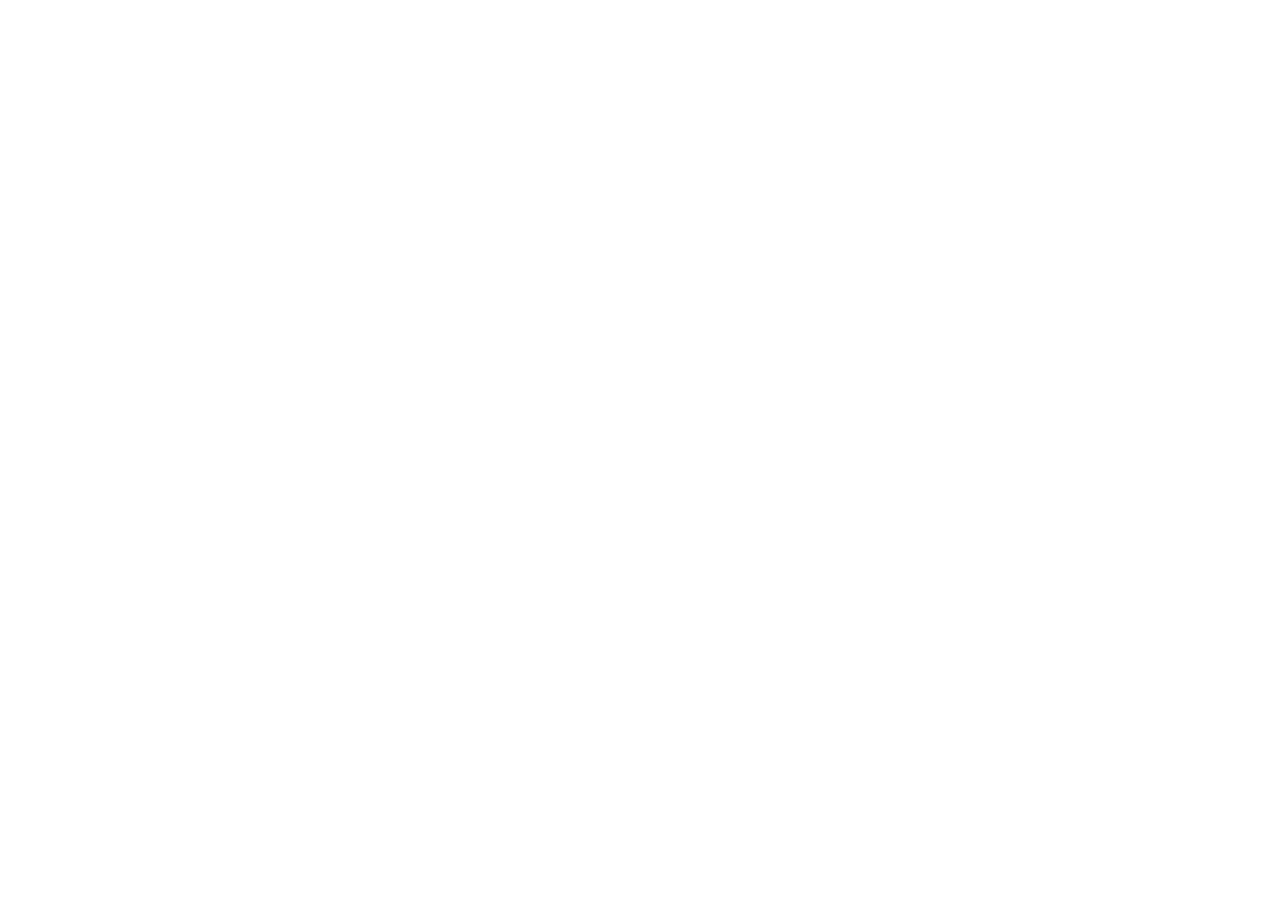
==== Level-1/RefaisMohamedRimzy_Task1_LandingPage/index.html @ 8a2f7cc7 "Initial commit" ====
<!DOCTYPE html>
<html lang="en">
<head>
    <meta charset="UTF-8">
    <meta name="viewport" content="width=device-width, initial-scale=1.0">
    <title>Landing Page</title>
    <link rel="stylesheet" href="css/style.css">
</head>
<body>
    
</body>
</html>
---- Level-1/RefaisMohamedRimzy_Task1_LandingPage/css/style.css ----
/* Basic styling for Landing Page */
body {
    margin: 0;
    font-family: Arial, sans-serif;
}
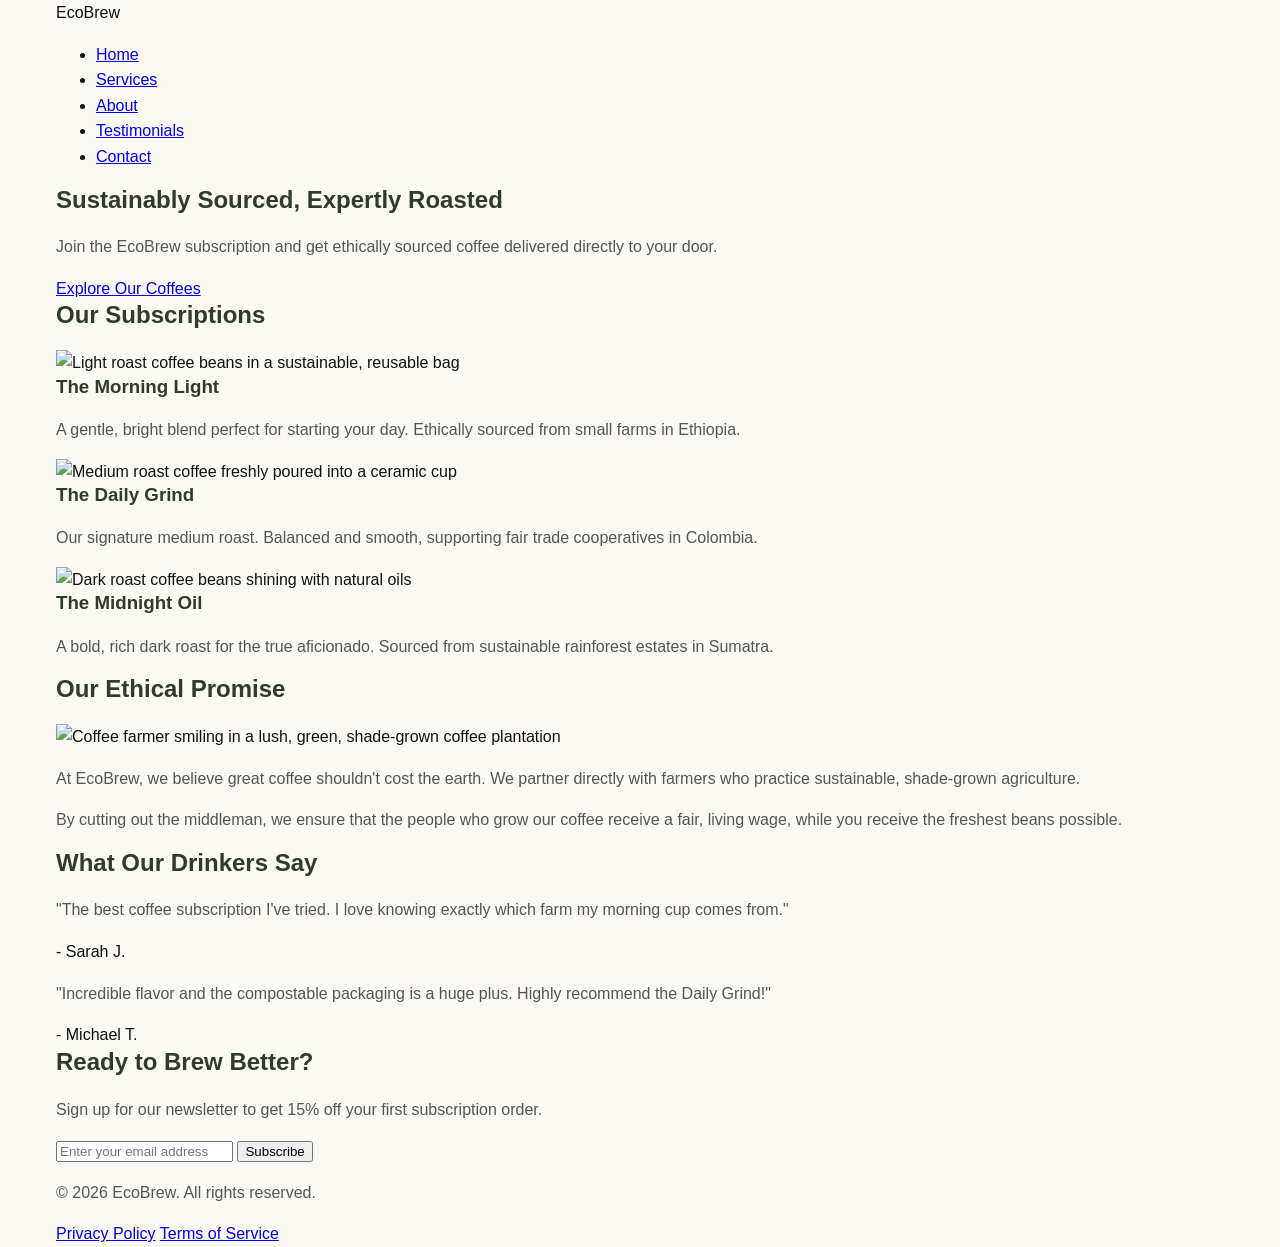
==== commit 8bec5ec2: "feat: add semantic landing page structure" ====
--- a/Level-1/RefaisMohamedRimzy_Task1_LandingPage/index.html
+++ b/Level-1/RefaisMohamedRimzy_Task1_LandingPage/index.html
@@ -3,10 +3,113 @@
 <head>
     <meta charset="UTF-8">
     <meta name="viewport" content="width=device-width, initial-scale=1.0">
-    <title>Landing Page</title>
+    <title>EcoBrew | Ethical Coffee Subscription</title>
     <link rel="stylesheet" href="css/style.css">
 </head>
 <body>
-    
+    <!-- Header and Navigation -->
+    <header class="header">
+        <div class="container header-inner">
+            <div class="logo">EcoBrew</div>
+            <nav class="main-nav">
+                <ul>
+                    <li><a href="#home">Home</a></li>
+                    <li><a href="#services">Services</a></li>
+                    <li><a href="#about">About</a></li>
+                    <li><a href="#testimonials">Testimonials</a></li>
+                    <li><a href="#contact">Contact</a></li>
+                </ul>
+            </nav>
+        </div>
+    </header>
+
+    <!-- Hero Section -->
+    <main>
+        <section id="home" class="hero">
+            <div class="container hero-content">
+                <h1>Sustainably Sourced, Expertly Roasted</h1>
+                <p>Join the EcoBrew subscription and get ethically sourced coffee delivered directly to your door.</p>
+                <a href="#services" class="btn btn-primary">Explore Our Coffees</a>
+            </div>
+        </section>
+
+        <!-- Services Section -->
+        <section id="services" class="services">
+            <div class="container">
+                <h2>Our Subscriptions</h2>
+                <div class="services-grid">
+                    <div class="service-card">
+                        <img src="assets/images/light-roast-placeholder.jpg" alt="Light roast coffee beans in a sustainable, reusable bag">
+                        <h3>The Morning Light</h3>
+                        <p>A gentle, bright blend perfect for starting your day. Ethically sourced from small farms in Ethiopia.</p>
+                    </div>
+                    <div class="service-card">
+                        <img src="assets/images/medium-roast-placeholder.jpg" alt="Medium roast coffee freshly poured into a ceramic cup">
+                        <h3>The Daily Grind</h3>
+                        <p>Our signature medium roast. Balanced and smooth, supporting fair trade cooperatives in Colombia.</p>
+                    </div>
+                    <div class="service-card">
+                        <img src="assets/images/dark-roast-placeholder.jpg" alt="Dark roast coffee beans shining with natural oils">
+                        <h3>The Midnight Oil</h3>
+                        <p>A bold, rich dark roast for the true aficionado. Sourced from sustainable rainforest estates in Sumatra.</p>
+                    </div>
+                </div>
+            </div>
+        </section>
+
+        <!-- About Section -->
+        <section id="about" class="about">
+            <div class="container">
+                <h2>Our Ethical Promise</h2>
+                <div class="about-content">
+                    <img src="assets/images/farmer-placeholder.jpg" alt="Coffee farmer smiling in a lush, green, shade-grown coffee plantation">
+                    <div class="about-text">
+                        <p>At EcoBrew, we believe great coffee shouldn't cost the earth. We partner directly with farmers who practice sustainable, shade-grown agriculture.</p>
+                        <p>By cutting out the middleman, we ensure that the people who grow our coffee receive a fair, living wage, while you receive the freshest beans possible.</p>
+                    </div>
+                </div>
+            </div>
+        </section>
+
+        <!-- Testimonials Section -->
+        <section id="testimonials" class="testimonials">
+            <div class="container">
+                <h2>What Our Drinkers Say</h2>
+                <div class="testimonials-grid">
+                    <div class="testimonial-card">
+                        <p>"The best coffee subscription I've tried. I love knowing exactly which farm my morning cup comes from."</p>
+                        <span class="author">- Sarah J.</span>
+                    </div>
+                    <div class="testimonial-card">
+                        <p>"Incredible flavor and the compostable packaging is a huge plus. Highly recommend the Daily Grind!"</p>
+                        <span class="author">- Michael T.</span>
+                    </div>
+                </div>
+            </div>
+        </section>
+
+        <!-- Call-to-action Section -->
+        <section id="contact" class="cta">
+            <div class="container">
+                <h2>Ready to Brew Better?</h2>
+                <p>Sign up for our newsletter to get 15% off your first subscription order.</p>
+                <form class="cta-form">
+                    <input type="email" placeholder="Enter your email address" required>
+                    <button type="submit" class="btn btn-secondary">Subscribe</button>
+                </form>
+            </div>
+        </section>
+    </main>
+
+    <!-- Footer -->
+    <footer class="footer">
+        <div class="container footer-content">
+            <p>&copy; 2026 EcoBrew. All rights reserved.</p>
+            <div class="footer-links">
+                <a href="#">Privacy Policy</a>
+                <a href="#">Terms of Service</a>
+            </div>
+        </div>
+    </footer>
 </body>
 </html>
--- a/Level-1/RefaisMohamedRimzy_Task1_LandingPage/css/style.css
+++ b/Level-1/RefaisMohamedRimzy_Task1_LandingPage/css/style.css
@@ -1,5 +1,53 @@
-/* Basic styling for Landing Page */
+/* CSS Custom Properties */
+:root {
+    --color-dark-forest: #2f3b2b;
+    --color-sage: #dce6cf;
+    --color-cream: #faf9f4;
+    --color-orange: #e99a18;
+    --color-coffee-brown: #4b2b20;
+    --color-black: #111111;
+    --color-muted-text: #555555;
+    --color-white: #ffffff;
+}
+
+/* Box-sizing Reset */
+*,
+*::before,
+*::after {
+    box-sizing: border-box;
+}
+
+/* Body Reset & Basic Typography */
 body {
     margin: 0;
-    font-family: Arial, sans-serif;
+    padding: 0;
+    font-family: -apple-system, BlinkMacSystemFont, "Segoe UI", Roboto, Helvetica, Arial, sans-serif;
+    background-color: var(--color-cream);
+    color: var(--color-black);
+    line-height: 1.6;
 }
+
+h1, h2, h3, h4, h5, h6 {
+    color: var(--color-dark-forest);
+    line-height: 1.2;
+    margin-top: 0;
+}
+
+p {
+    color: var(--color-muted-text);
+}
+
+/* Reusable Container */
+.container {
+    width: 100%;
+    max-width: 1200px;
+    margin: 0 auto;
+    padding: 0 1rem;
+}
+
+/* Basic Image Responsiveness */
+img {
+    max-width: 100%;
+    height: auto;
+    display: block;
+}
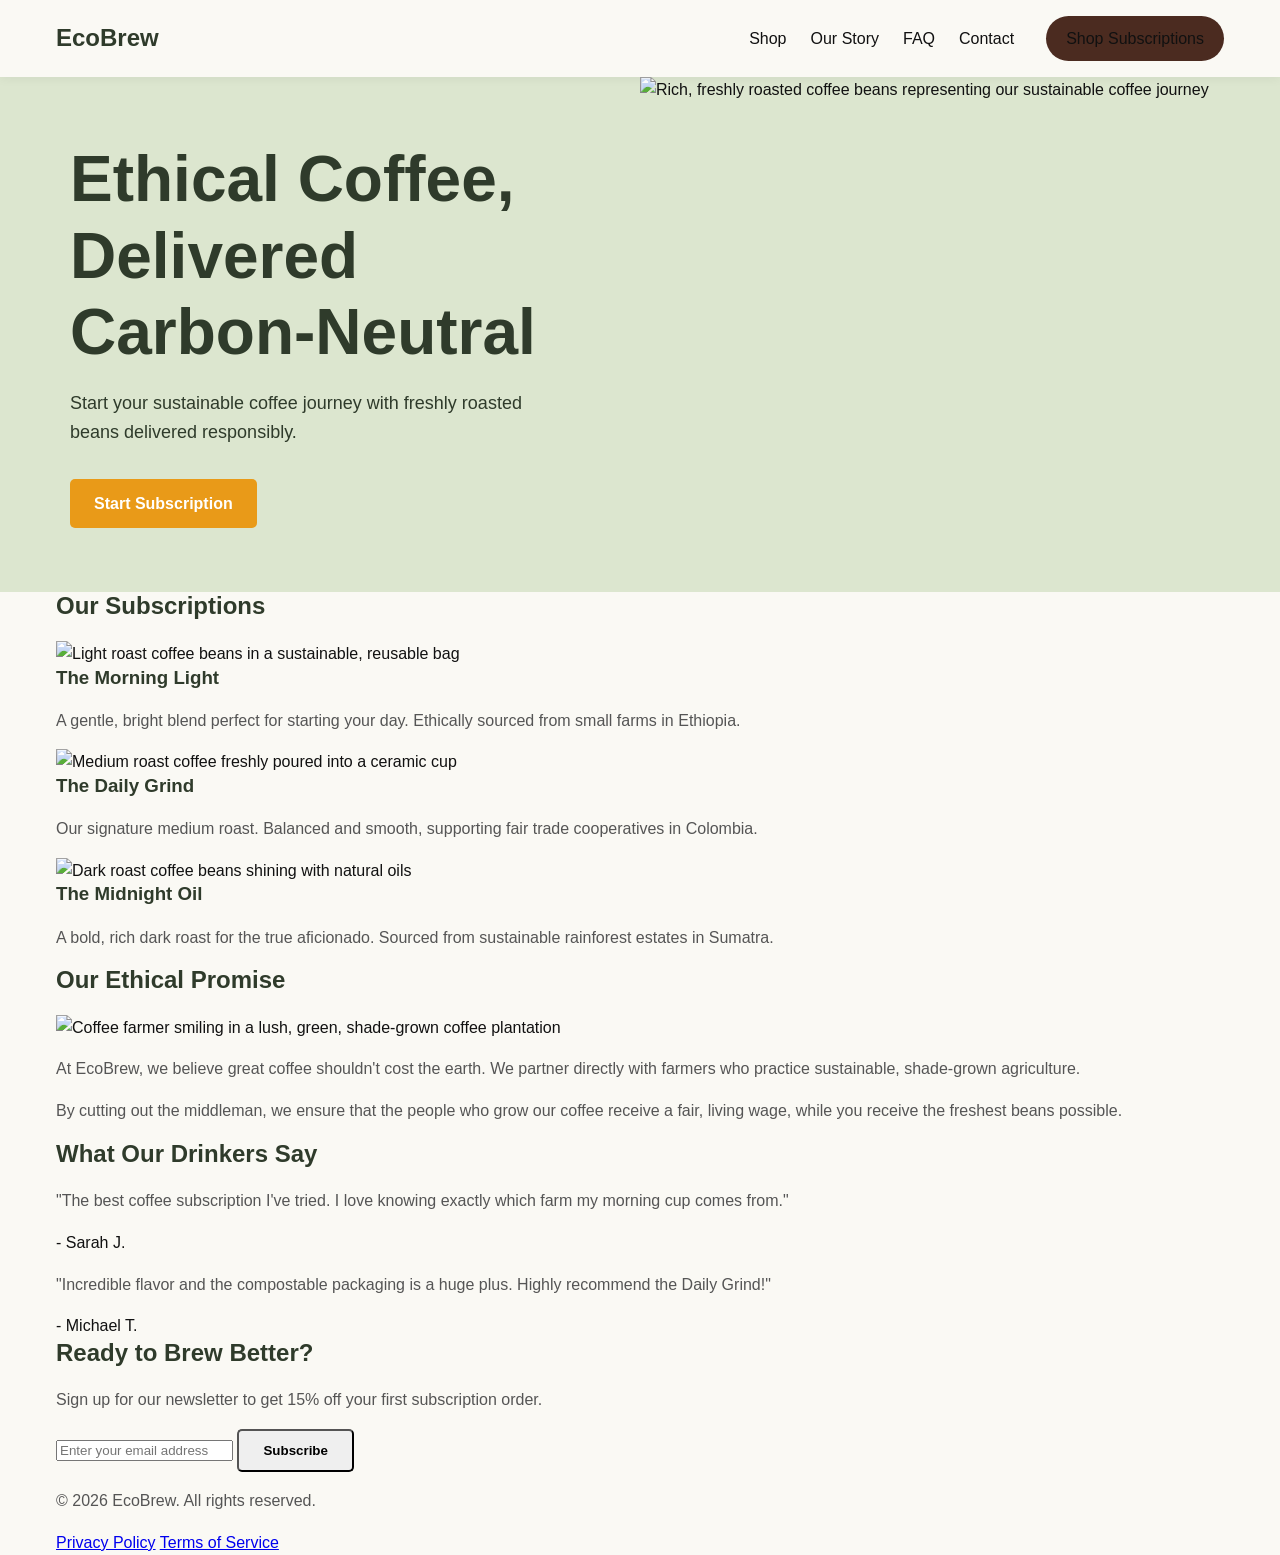
==== commit 9f8ab6f2: "style: design navigation and hero section" ====
--- a/Level-1/RefaisMohamedRimzy_Task1_LandingPage/index.html
+++ b/Level-1/RefaisMohamedRimzy_Task1_LandingPage/index.html
@@ -10,15 +10,15 @@
     <!-- Header and Navigation -->
     <header class="header">
         <div class="container header-inner">
-            <div class="logo">EcoBrew</div>
+            <div class="logo"><a href="#home">EcoBrew</a></div>
             <nav class="main-nav">
                 <ul>
-                    <li><a href="#home">Home</a></li>
-                    <li><a href="#services">Services</a></li>
-                    <li><a href="#about">About</a></li>
-                    <li><a href="#testimonials">Testimonials</a></li>
+                    <li><a href="#services">Shop</a></li>
+                    <li><a href="#about">Our Story</a></li>
+                    <li><a href="#faq">FAQ</a></li>
                     <li><a href="#contact">Contact</a></li>
                 </ul>
+                <a href="#services" class="btn btn-cta">Shop Subscriptions</a>
             </nav>
         </div>
     </header>
@@ -26,10 +26,15 @@
     <!-- Hero Section -->
     <main>
         <section id="home" class="hero">
-            <div class="container hero-content">
-                <h1>Sustainably Sourced, Expertly Roasted</h1>
-                <p>Join the EcoBrew subscription and get ethically sourced coffee delivered directly to your door.</p>
-                <a href="#services" class="btn btn-primary">Explore Our Coffees</a>
+            <div class="hero-left">
+                <div class="hero-content">
+                    <h1>Ethical Coffee, Delivered Carbon-Neutral</h1>
+                    <p>Start your sustainable coffee journey with freshly roasted beans delivered responsibly.</p>
+                    <a href="#services" class="btn btn-primary">Start Subscription</a>
+                </div>
+            </div>
+            <div class="hero-right">
+                <img class="hero-image" src="assets/images/hero-coffee.jpg" alt="Rich, freshly roasted coffee beans representing our sustainable coffee journey">
             </div>
         </section>
 
@@ -88,6 +93,10 @@
             </div>
         </section>
 
+        <!-- FAQ Placeholder -->
+        <section id="faq" class="faq" aria-hidden="true">
+        </section>
+
         <!-- Call-to-action Section -->
         <section id="contact" class="cta">
             <div class="container">
--- a/Level-1/RefaisMohamedRimzy_Task1_LandingPage/css/style.css
+++ b/Level-1/RefaisMohamedRimzy_Task1_LandingPage/css/style.css
@@ -51,3 +51,138 @@
     height: auto;
     display: block;
 }
+
+/* ==========================================================================
+   Buttons
+   ========================================================================== */
+.btn {
+    display: inline-block;
+    padding: 0.75rem 1.5rem;
+    text-decoration: none;
+    font-weight: 600;
+    border-radius: 5px;
+    transition: background-color 0.3s ease, color 0.3s ease;
+}
+
+.btn-primary {
+    background-color: var(--color-orange);
+    color: var(--color-white);
+}
+
+.btn-primary:hover,
+.btn-primary:focus {
+    background-color: #d18815; /* Darker orange */
+}
+
+.btn-cta {
+    background-color: var(--color-coffee-brown);
+    color: var(--color-white);
+    border-radius: 50px;
+    padding: 0.6rem 1.25rem;
+}
+
+.btn-cta:hover,
+.btn-cta:focus {
+    background-color: #382018; /* Darker brown */
+}
+
+/* ==========================================================================
+   Header & Navigation
+   ========================================================================== */
+.header {
+    position: sticky;
+    top: 0;
+    z-index: 1000;
+    background-color: var(--color-cream);
+    box-shadow: 0 2px 10px rgba(0, 0, 0, 0.05);
+}
+
+.header-inner {
+    display: flex;
+    justify-content: space-between;
+    align-items: center;
+    padding: 1rem;
+}
+
+.logo a {
+    font-size: 1.5rem;
+    font-weight: bold;
+    color: var(--color-dark-forest);
+    text-decoration: none;
+}
+
+.main-nav {
+    display: flex;
+    align-items: center;
+    gap: 2rem;
+}
+
+.main-nav ul {
+    list-style: none;
+    display: flex;
+    gap: 1.5rem;
+    margin: 0;
+    padding: 0;
+}
+
+.main-nav a {
+    text-decoration: none;
+    color: var(--color-black);
+    font-weight: 500;
+    transition: color 0.3s ease;
+}
+
+.main-nav a:hover,
+.main-nav a:focus {
+    color: var(--color-orange);
+}
+
+/* ==========================================================================
+   Hero Section
+   ========================================================================== */
+.hero {
+    display: grid;
+    grid-template-columns: 1fr;
+}
+
+@media (min-width: 768px) {
+    .hero {
+        grid-template-columns: 1fr 1fr;
+    }
+}
+
+.hero-left {
+    background-color: var(--color-sage);
+    display: flex;
+    align-items: center;
+    justify-content: center;
+    padding: 4rem 2rem;
+}
+
+.hero-content {
+    max-width: 500px;
+}
+
+.hero-content h1 {
+    font-size: clamp(2rem, 5vw, 4rem);
+    margin-bottom: 1rem;
+}
+
+.hero-content p {
+    font-size: 1.125rem;
+    margin-bottom: 2rem;
+    color: var(--color-dark-forest);
+}
+
+.hero-right {
+    display: flex;
+    width: 100%;
+}
+
+.hero-image {
+    width: 100%;
+    height: 100%;
+    min-height: 400px;
+    object-fit: cover;
+    background-color: var(--color-sage); /* Fallback */
+}
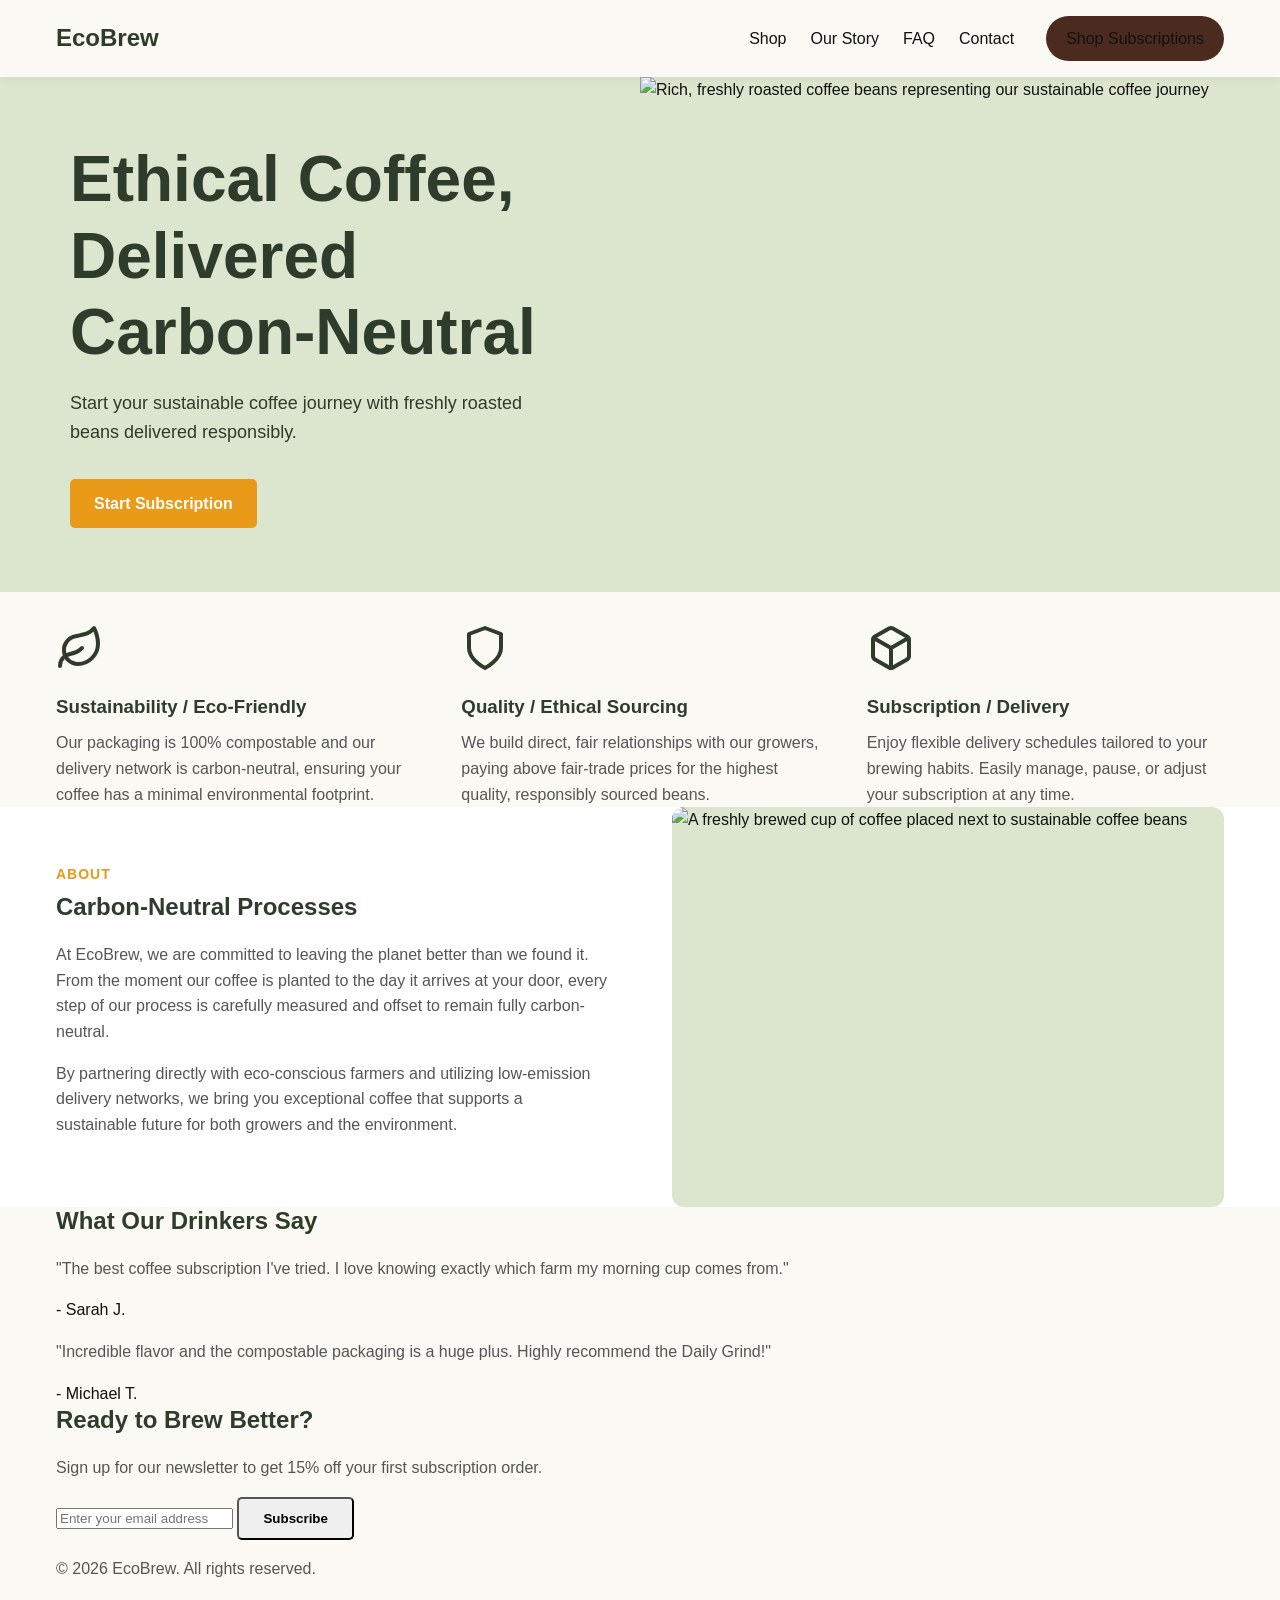
==== commit 5fa66ca5: "style: add services and about sections" ====
--- a/Level-1/RefaisMohamedRimzy_Task1_LandingPage/index.html
+++ b/Level-1/RefaisMohamedRimzy_Task1_LandingPage/index.html
@@ -39,38 +39,46 @@
         </section>
 
         <!-- Services Section -->
-        <section id="services" class="services">
+        <section id="services" class="services section">
             <div class="container">
-                <h2>Our Subscriptions</h2>
                 <div class="services-grid">
-                    <div class="service-card">
-                        <img src="assets/images/light-roast-placeholder.jpg" alt="Light roast coffee beans in a sustainable, reusable bag">
-                        <h3>The Morning Light</h3>
-                        <p>A gentle, bright blend perfect for starting your day. Ethically sourced from small farms in Ethiopia.</p>
+                    <div class="service-item">
+                        <div class="service-icon">
+                            <svg xmlns="http://www.w3.org/2000/svg" width="24" height="24" viewBox="0 0 24 24" fill="none" stroke="currentColor" stroke-width="2" stroke-linecap="round" stroke-linejoin="round"><path d="M11 20A7 7 0 0 1 9.8 6.1C15.5 5 17 4.48 19 2c1 2 2 4.18 2 8 0 5.5-4.78 10-10 10Z"/><path d="M2 21c0-3 1.85-5.36 5.08-6C9.5 14.52 12 13 13 12"/></svg>
+                        </div>
+                        <h3>Sustainability / Eco-Friendly</h3>
+                        <p>Our packaging is 100% compostable and our delivery network is carbon-neutral, ensuring your coffee has a minimal environmental footprint.</p>
                     </div>
-                    <div class="service-card">
-                        <img src="assets/images/medium-roast-placeholder.jpg" alt="Medium roast coffee freshly poured into a ceramic cup">
-                        <h3>The Daily Grind</h3>
-                        <p>Our signature medium roast. Balanced and smooth, supporting fair trade cooperatives in Colombia.</p>
+                    <div class="service-item">
+                        <div class="service-icon">
+                            <svg xmlns="http://www.w3.org/2000/svg" width="24" height="24" viewBox="0 0 24 24" fill="none" stroke="currentColor" stroke-width="2" stroke-linecap="round" stroke-linejoin="round"><path d="M12 22s8-4 8-10V5l-8-3-8 3v7c0 6 8 10 8 10z"/></svg>
+                        </div>
+                        <h3>Quality / Ethical Sourcing</h3>
+                        <p>We build direct, fair relationships with our growers, paying above fair-trade prices for the highest quality, responsibly sourced beans.</p>
                     </div>
-                    <div class="service-card">
-                        <img src="assets/images/dark-roast-placeholder.jpg" alt="Dark roast coffee beans shining with natural oils">
-                        <h3>The Midnight Oil</h3>
-                        <p>A bold, rich dark roast for the true aficionado. Sourced from sustainable rainforest estates in Sumatra.</p>
+                    <div class="service-item">
+                        <div class="service-icon">
+                            <svg xmlns="http://www.w3.org/2000/svg" width="24" height="24" viewBox="0 0 24 24" fill="none" stroke="currentColor" stroke-width="2" stroke-linecap="round" stroke-linejoin="round"><path d="M21 8a2 2 0 0 0-1-1.73l-7-4a2 2 0 0 0-2 0l-7 4A2 2 0 0 0 3 8v8a2 2 0 0 0 1 1.73l7 4a2 2 0 0 0 2 0l7-4A2 2 0 0 0 21 16Z"/><path d="m3.3 7 8.7 5 8.7-5"/><path d="M12 22V12"/></svg>
+                        </div>
+                        <h3>Subscription / Delivery</h3>
+                        <p>Enjoy flexible delivery schedules tailored to your brewing habits. Easily manage, pause, or adjust your subscription at any time.</p>
                     </div>
                 </div>
             </div>
         </section>
 
         <!-- About Section -->
-        <section id="about" class="about">
+        <section id="about" class="about section">
             <div class="container">
-                <h2>Our Ethical Promise</h2>
-                <div class="about-content">
-                    <img src="assets/images/farmer-placeholder.jpg" alt="Coffee farmer smiling in a lush, green, shade-grown coffee plantation">
-                    <div class="about-text">
-                        <p>At EcoBrew, we believe great coffee shouldn't cost the earth. We partner directly with farmers who practice sustainable, shade-grown agriculture.</p>
-                        <p>By cutting out the middleman, we ensure that the people who grow our coffee receive a fair, living wage, while you receive the freshest beans possible.</p>
+                <div class="about-grid">
+                    <div class="about-content">
+                        <span class="label">About</span>
+                        <h2>Carbon-Neutral Processes</h2>
+                        <p>At EcoBrew, we are committed to leaving the planet better than we found it. From the moment our coffee is planted to the day it arrives at your door, every step of our process is carefully measured and offset to remain fully carbon-neutral.</p>
+                        <p>By partnering directly with eco-conscious farmers and utilizing low-emission delivery networks, we bring you exceptional coffee that supports a sustainable future for both growers and the environment.</p>
+                    </div>
+                    <div class="about-image-wrapper">
+                        <img class="about-image" src="assets/images/about-coffee.jpg" alt="A freshly brewed cup of coffee placed next to sustainable coffee beans">
                     </div>
                 </div>
             </div>
--- a/Level-1/RefaisMohamedRimzy_Task1_LandingPage/css/style.css
+++ b/Level-1/RefaisMohamedRimzy_Task1_LandingPage/css/style.css
@@ -186,3 +186,86 @@
     object-fit: cover;
     background-color: var(--color-sage); /* Fallback */
 }
+
+/* ==========================================================================
+   Services Section
+   ========================================================================== */
+.services-grid {
+    display: grid;
+    grid-template-columns: 1fr;
+    gap: 2rem;
+    margin-top: 2rem;
+}
+
+@media (min-width: 768px) {
+    .services-grid {
+        grid-template-columns: repeat(3, 1fr);
+        gap: 3rem;
+    }
+}
+
+.service-item {
+    text-align: left; /* Clean reference style */
+}
+
+.service-icon {
+    color: var(--color-dark-forest);
+    margin-bottom: 1rem;
+}
+
+.service-icon svg {
+    width: 48px;
+    height: 48px;
+}
+
+.service-item h3 {
+    margin-bottom: 0.75rem;
+}
+
+.service-item p {
+    margin: 0;
+}
+
+/* ==========================================================================
+   About Section
+   ========================================================================== */
+.about {
+    background-color: var(--color-white);
+}
+
+.about-grid {
+    display: grid;
+    grid-template-columns: 1fr;
+    gap: 3rem;
+    align-items: center;
+}
+
+@media (min-width: 768px) {
+    .about-grid {
+        grid-template-columns: 1fr 1fr;
+        gap: 4rem;
+    }
+}
+
+.label {
+    display: inline-block;
+    font-size: 0.875rem;
+    text-transform: uppercase;
+    letter-spacing: 1px;
+    font-weight: 700;
+    color: var(--color-orange);
+    margin-bottom: 0.5rem;
+}
+
+.about-image-wrapper {
+    width: 100%;
+}
+
+.about-image {
+    width: 100%;
+    height: 100%;
+    min-height: 400px;
+    object-fit: cover;
+    border-radius: 12px;
+    background-color: var(--color-sage); /* Fallback */
+}
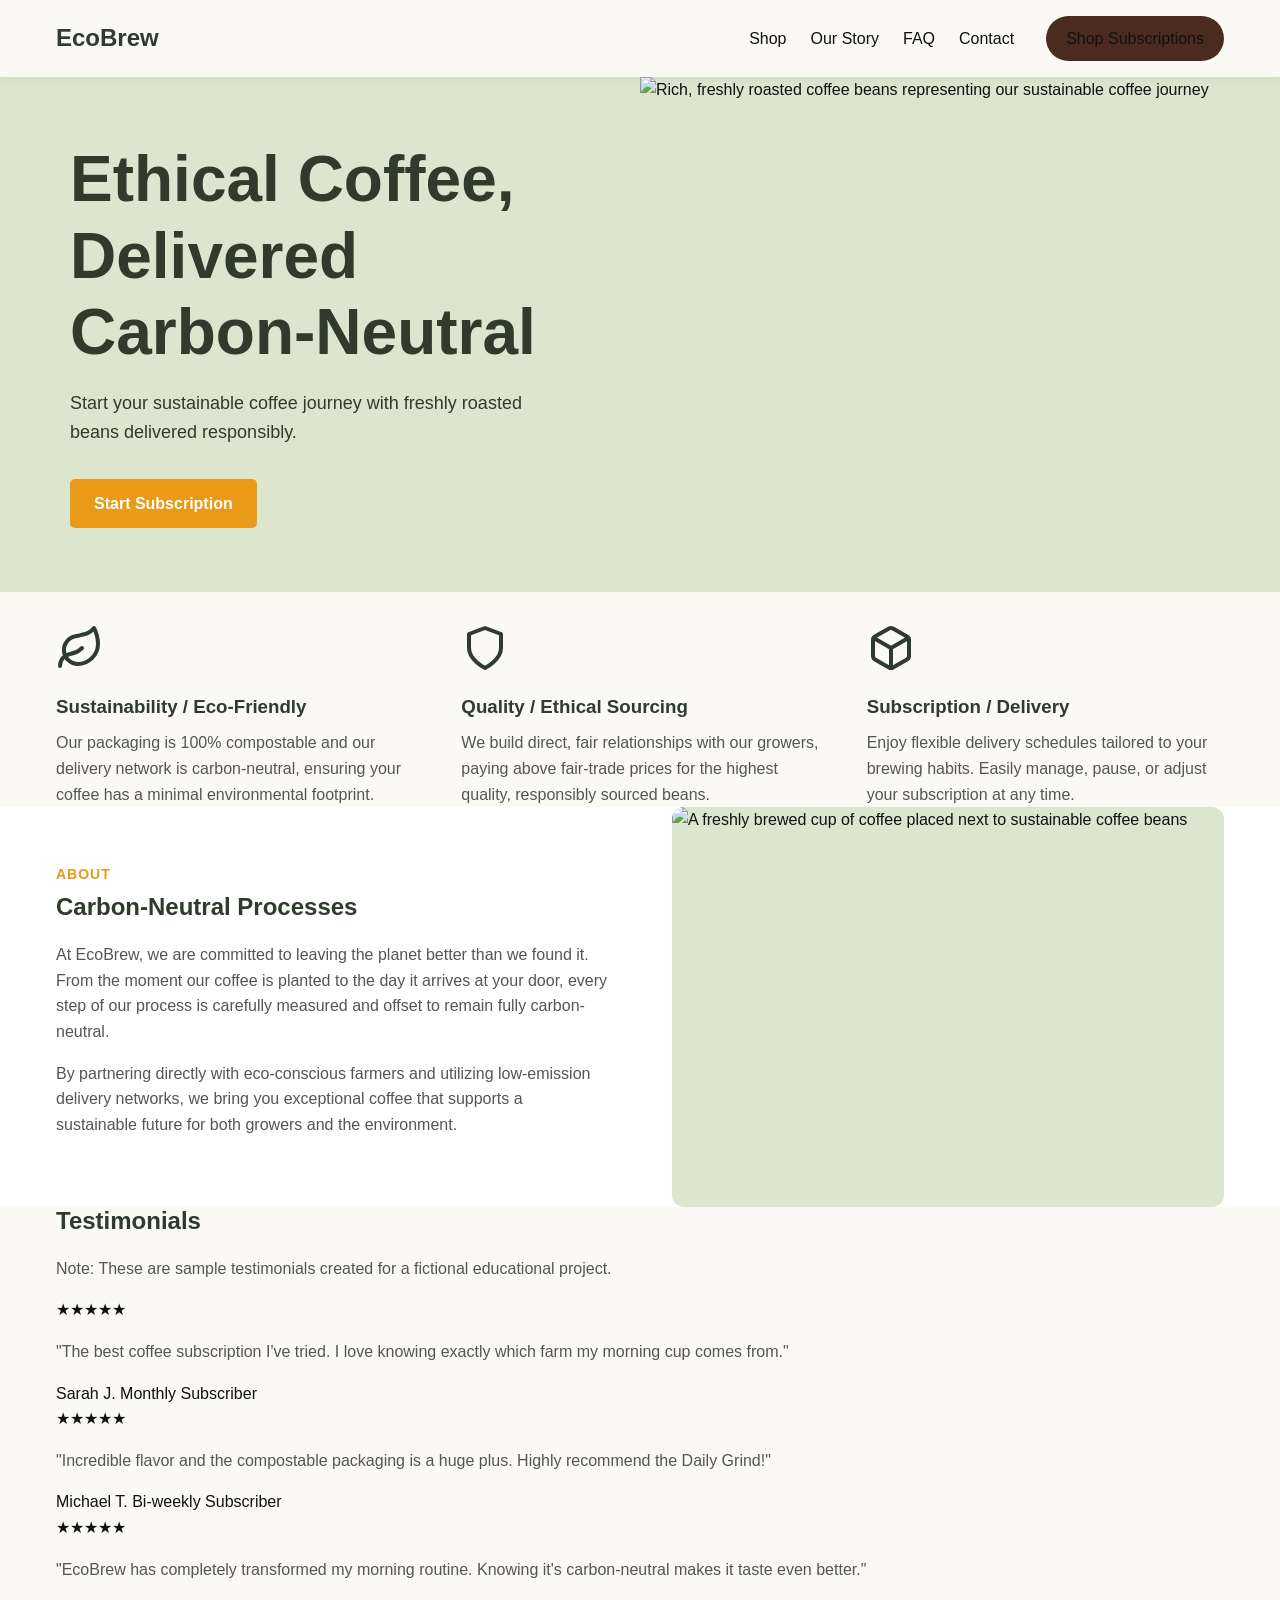
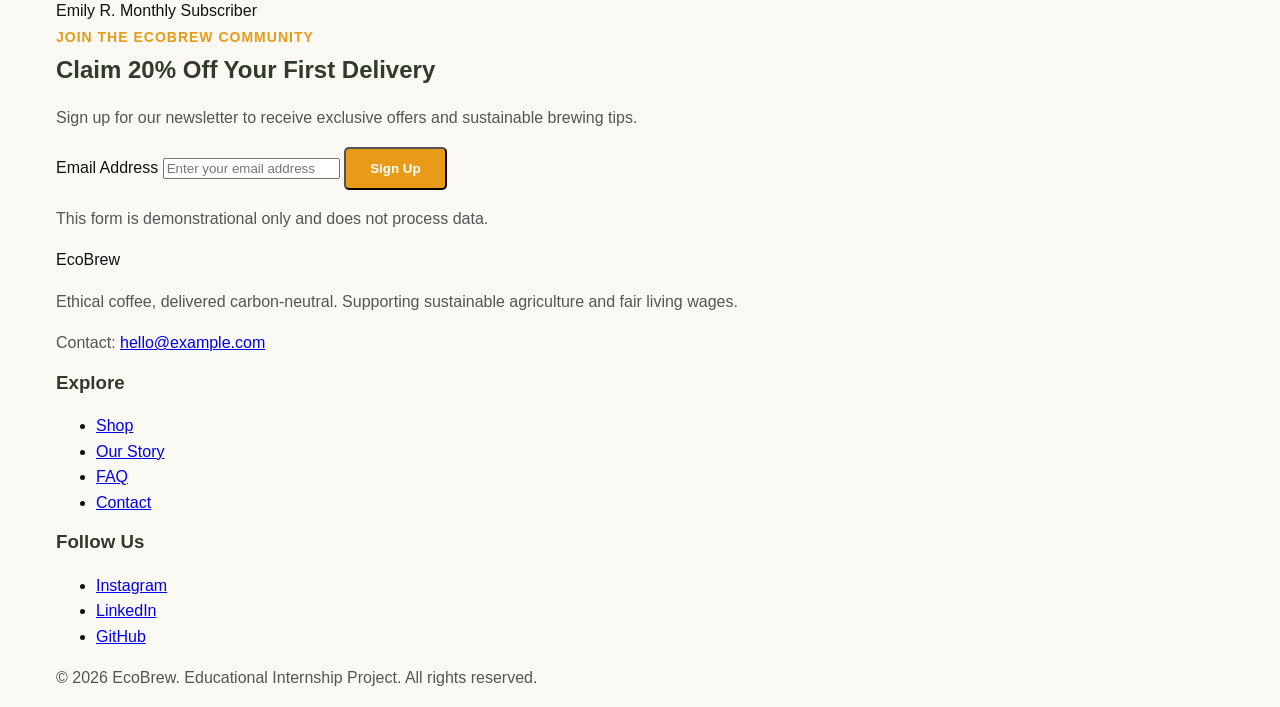
==== commit 76a7a062: "style: add testimonials CTA and footer" ====
--- a/Level-1/RefaisMohamedRimzy_Task1_LandingPage/index.html
+++ b/Level-1/RefaisMohamedRimzy_Task1_LandingPage/index.html
@@ -85,17 +85,49 @@
         </section>
 
         <!-- Testimonials Section -->
-        <section id="testimonials" class="testimonials">
+        <section id="testimonials" class="testimonials section">
             <div class="container">
-                <h2>What Our Drinkers Say</h2>
+                <h2>Testimonials</h2>
+                <p class="disclaimer">Note: These are sample testimonials created for a fictional educational project.</p>
                 <div class="testimonials-grid">
                     <div class="testimonial-card">
-                        <p>"The best coffee subscription I've tried. I love knowing exactly which farm my morning cup comes from."</p>
-                        <span class="author">- Sarah J.</span>
+                        <div class="stars" aria-label="5 out of 5 stars">
+                            &#9733;&#9733;&#9733;&#9733;&#9733;
+                        </div>
+                        <p class="quote">"The best coffee subscription I've tried. I love knowing exactly which farm my morning cup comes from."</p>
+                        <div class="customer-info">
+                            <div class="avatar-placeholder"></div>
+                            <div class="customer-details">
+                                <span class="customer-name">Sarah J.</span>
+                                <span class="customer-category">Monthly Subscriber</span>
+                            </div>
+                        </div>
                     </div>
                     <div class="testimonial-card">
-                        <p>"Incredible flavor and the compostable packaging is a huge plus. Highly recommend the Daily Grind!"</p>
-                        <span class="author">- Michael T.</span>
+                        <div class="stars" aria-label="5 out of 5 stars">
+                            &#9733;&#9733;&#9733;&#9733;&#9733;
+                        </div>
+                        <p class="quote">"Incredible flavor and the compostable packaging is a huge plus. Highly recommend the Daily Grind!"</p>
+                        <div class="customer-info">
+                            <div class="avatar-placeholder"></div>
+                            <div class="customer-details">
+                                <span class="customer-name">Michael T.</span>
+                                <span class="customer-category">Bi-weekly Subscriber</span>
+                            </div>
+                        </div>
+                    </div>
+                    <div class="testimonial-card">
+                        <div class="stars" aria-label="5 out of 5 stars">
+                            &#9733;&#9733;&#9733;&#9733;&#9733;
+                        </div>
+                        <p class="quote">"EcoBrew has completely transformed my morning routine. Knowing it's carbon-neutral makes it taste even better."</p>
+                        <div class="customer-info">
+                            <div class="avatar-placeholder"></div>
+                            <div class="customer-details">
+                                <span class="customer-name">Emily R.</span>
+                                <span class="customer-category">Monthly Subscriber</span>
+                            </div>
+                        </div>
                     </div>
                 </div>
             </div>
@@ -107,25 +139,49 @@
 
         <!-- Call-to-action Section -->
         <section id="contact" class="cta">
-            <div class="container">
-                <h2>Ready to Brew Better?</h2>
-                <p>Sign up for our newsletter to get 15% off your first subscription order.</p>
-                <form class="cta-form">
-                    <input type="email" placeholder="Enter your email address" required>
-                    <button type="submit" class="btn btn-secondary">Subscribe</button>
+            <div class="cta-overlay"></div>
+            <div class="container cta-content">
+                <span class="label">Join the EcoBrew Community</span>
+                <h2>Claim 20% Off Your First Delivery</h2>
+                <p>Sign up for our newsletter to receive exclusive offers and sustainable brewing tips.</p>
+                <form class="cta-form" action="#" method="get">
+                    <label for="email" class="visually-hidden">Email Address</label>
+                    <input type="email" id="email" name="email" placeholder="Enter your email address" required>
+                    <button type="submit" class="btn btn-primary">Sign Up</button>
                 </form>
+                <p class="disclaimer">This form is demonstrational only and does not process data.</p>
             </div>
         </section>
     </main>
 
     <!-- Footer -->
     <footer class="footer">
-        <div class="container footer-content">
-            <p>&copy; 2026 EcoBrew. All rights reserved.</p>
-            <div class="footer-links">
-                <a href="#">Privacy Policy</a>
-                <a href="#">Terms of Service</a>
+        <div class="container footer-grid">
+            <div class="footer-brand">
+                <div class="logo">EcoBrew</div>
+                <p>Ethical coffee, delivered carbon-neutral. Supporting sustainable agriculture and fair living wages.</p>
+                <p>Contact: <a href="mailto:hello@example.com">hello@example.com</a></p>
             </div>
+            <div class="footer-links-group">
+                <h3>Explore</h3>
+                <ul>
+                    <li><a href="#services">Shop</a></li>
+                    <li><a href="#about">Our Story</a></li>
+                    <li><a href="#faq">FAQ</a></li>
+                    <li><a href="#contact">Contact</a></li>
+                </ul>
+            </div>
+            <div class="footer-links-group">
+                <h3>Follow Us</h3>
+                <ul class="social-links">
+                    <li><a href="#" aria-label="Instagram">Instagram</a></li>
+                    <li><a href="#" aria-label="LinkedIn">LinkedIn</a></li>
+                    <li><a href="#" aria-label="GitHub">GitHub</a></li>
+                </ul>
+            </div>
+        </div>
+        <div class="container footer-bottom">
+            <p>&copy; 2026 EcoBrew. Educational Internship Project. All rights reserved.</p>
         </div>
     </footer>
 </body>
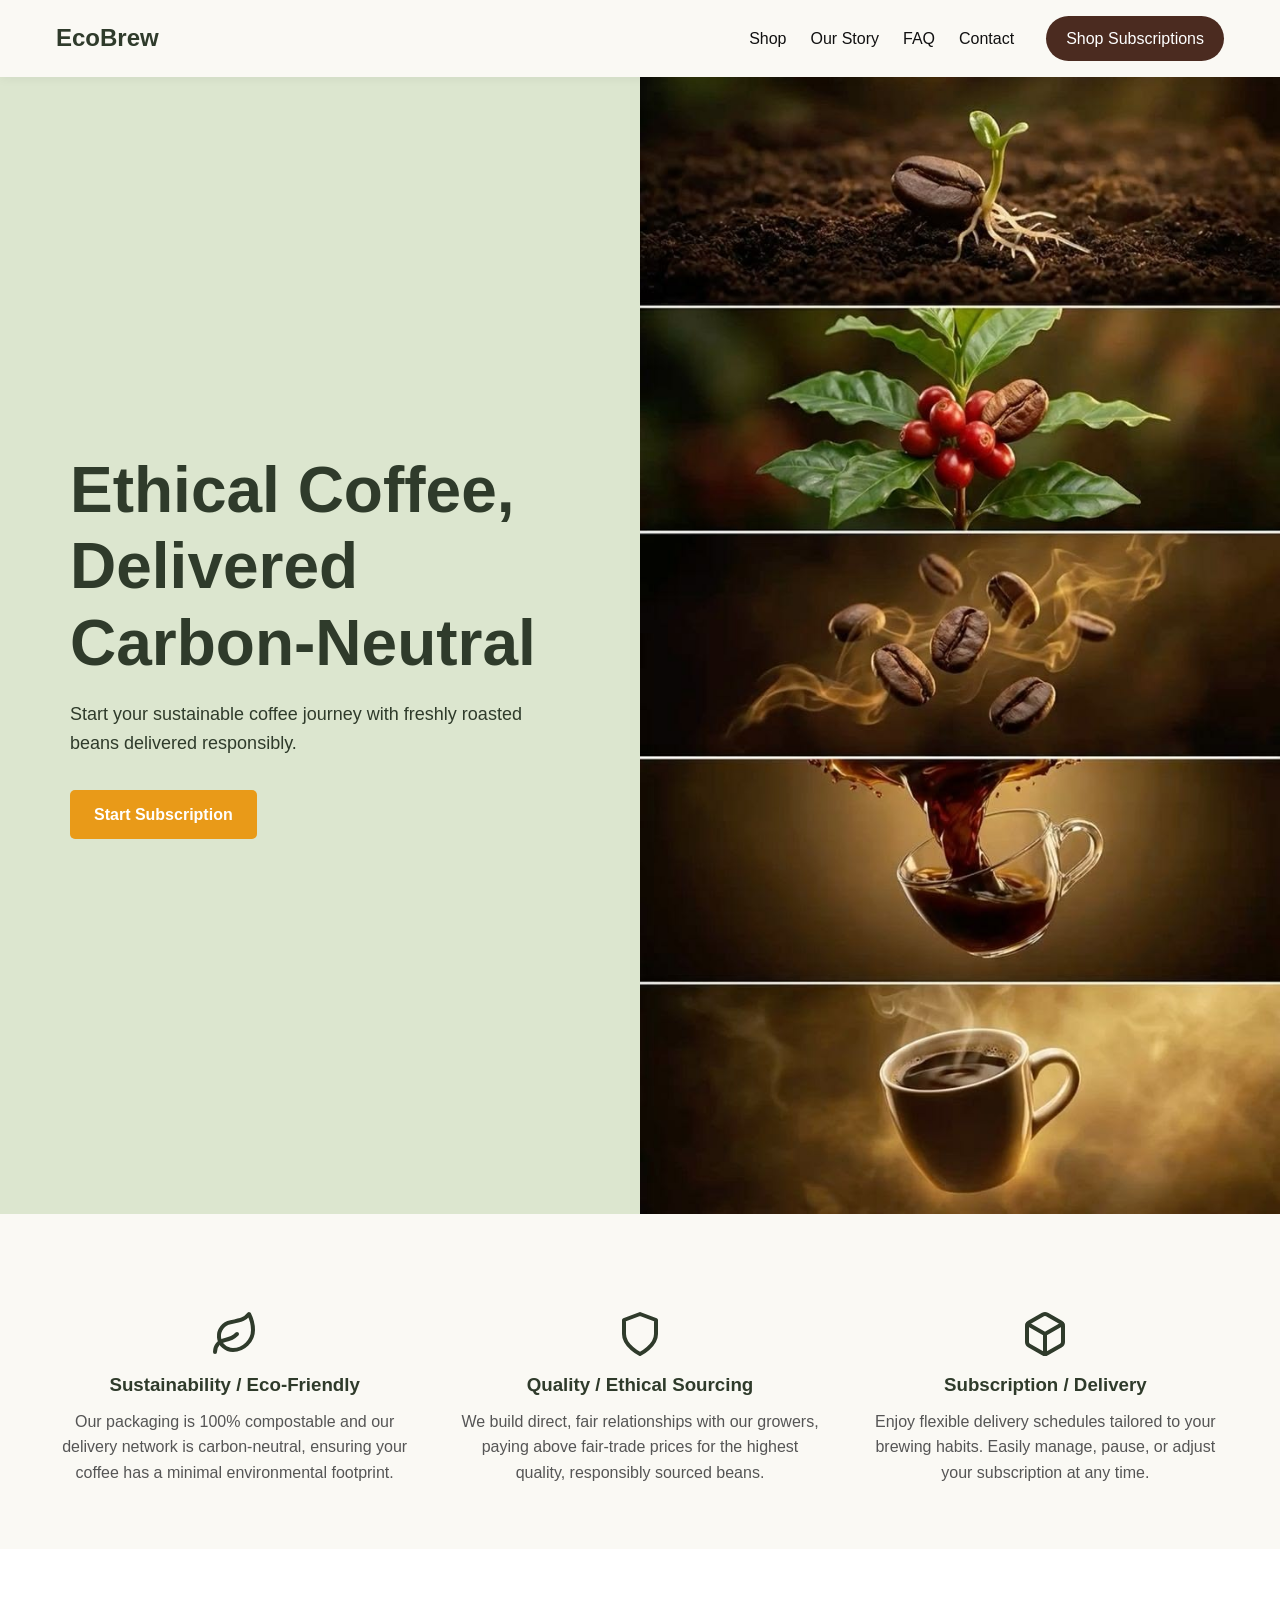
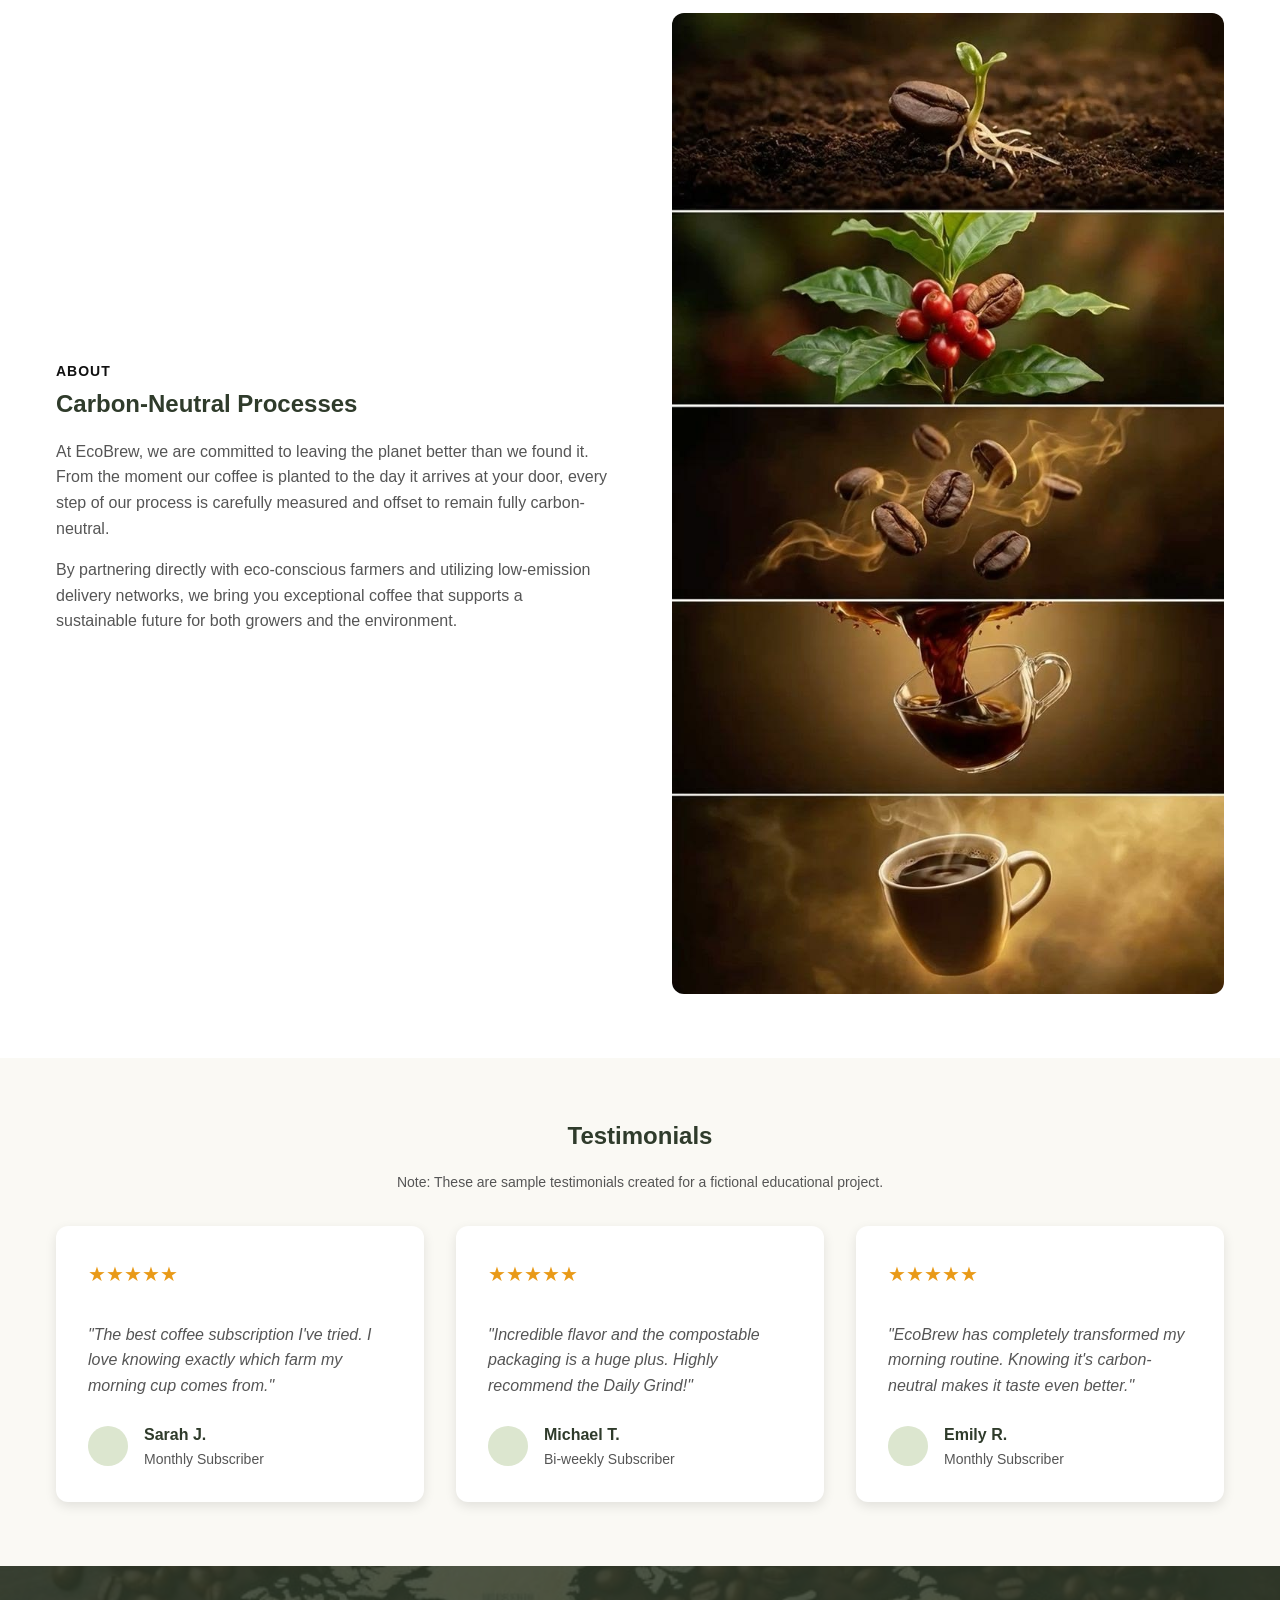
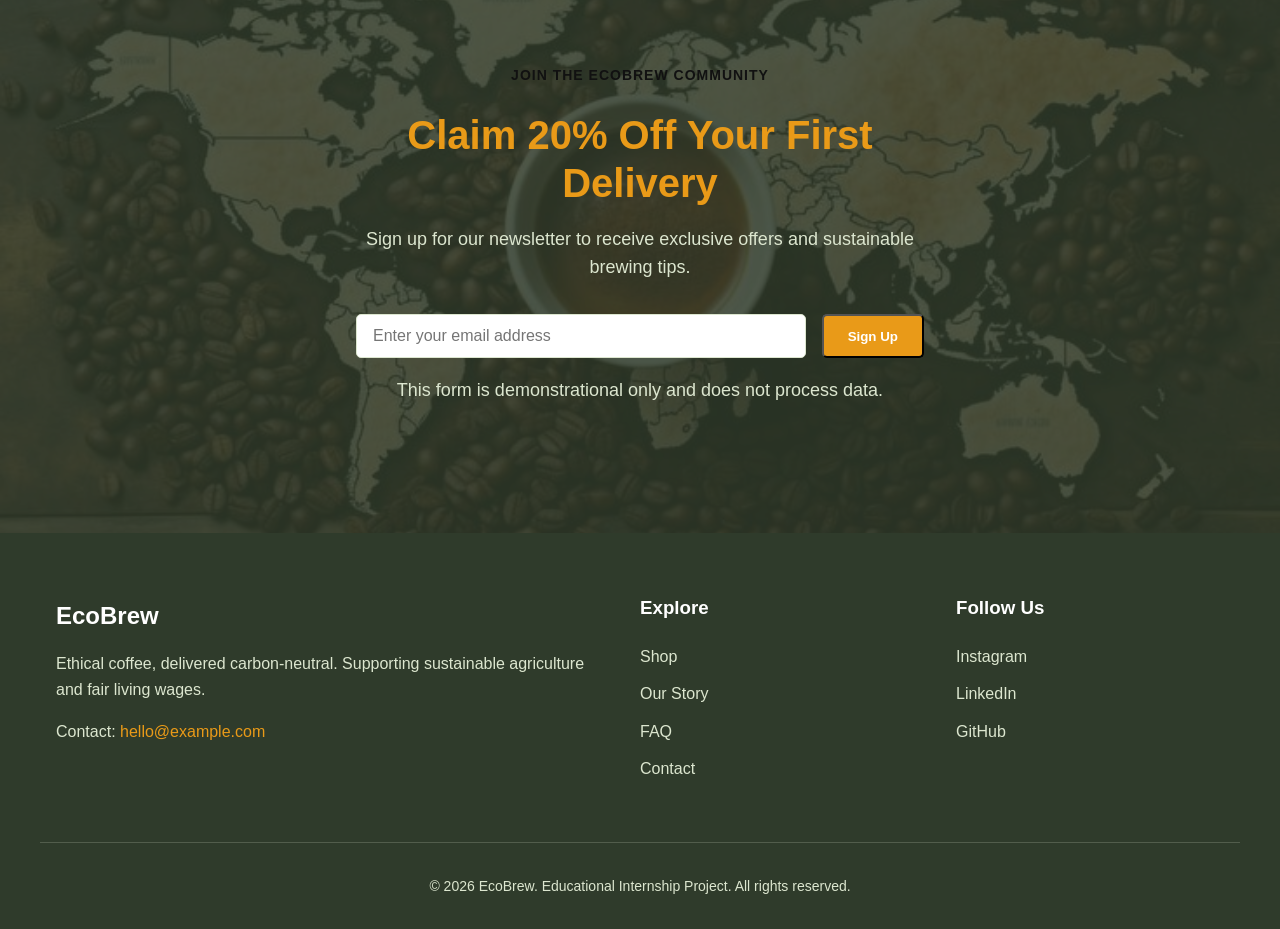
==== commit b5765526: "feat: add real image assets" ====
--- a/Level-1/RefaisMohamedRimzy_Task1_LandingPage/index.html
+++ b/Level-1/RefaisMohamedRimzy_Task1_LandingPage/index.html
@@ -34,7 +34,7 @@
                 </div>
             </div>
             <div class="hero-right">
-                <img class="hero-image" src="assets/images/hero-coffee.jpg" alt="Rich, freshly roasted coffee beans representing our sustainable coffee journey">
+                <img class="hero-image" src="assets/images/coffee_bean.jpg" alt="Rich, freshly roasted coffee beans representing our sustainable coffee journey">
             </div>
         </section>
 
@@ -78,7 +78,7 @@
                         <p>By partnering directly with eco-conscious farmers and utilizing low-emission delivery networks, we bring you exceptional coffee that supports a sustainable future for both growers and the environment.</p>
                     </div>
                     <div class="about-image-wrapper">
-                        <img class="about-image" src="assets/images/about-coffee.jpg" alt="A freshly brewed cup of coffee placed next to sustainable coffee beans">
+                        <img class="about-image" src="assets/images/coffee_bean.jpg" alt="A freshly brewed cup of coffee placed next to sustainable coffee beans">
                     </div>
                 </div>
             </div>
--- a/Level-1/RefaisMohamedRimzy_Task1_LandingPage/css/style.css
+++ b/Level-1/RefaisMohamedRimzy_Task1_LandingPage/css/style.css
@@ -25,6 +25,7 @@
     background-color: var(--color-cream);
     color: var(--color-black);
     line-height: 1.6;
+    overflow-x: hidden;
 }
 
 h1, h2, h3, h4, h5, h6 {
@@ -50,6 +51,11 @@
     max-width: 100%;
     height: auto;
     display: block;
+}
+
+/* Utility Classes */
+.section {
+    padding: 4rem 0;
 }
 
 /* ==========================================================================
@@ -62,6 +68,7 @@
     font-weight: 600;
     border-radius: 5px;
     transition: background-color 0.3s ease, color 0.3s ease;
+    text-align: center;
 }
 
 .btn-primary {
@@ -102,6 +109,8 @@
     justify-content: space-between;
     align-items: center;
     padding: 1rem;
+    flex-wrap: wrap; /* Responsive wrapping */
+    gap: 1rem;
 }
 
 .logo a {
@@ -115,6 +124,7 @@
     display: flex;
     align-items: center;
     gap: 2rem;
+    flex-wrap: wrap; /* Responsive wrapping */
 }
 
 .main-nav ul {
@@ -123,6 +133,7 @@
     gap: 1.5rem;
     margin: 0;
     padding: 0;
+    flex-wrap: wrap; /* Responsive wrapping */
 }
 
 .main-nav a {
@@ -132,6 +143,10 @@
     transition: color 0.3s ease;
 }
 
+.main-nav a.btn-cta {
+    color: var(--color-white); /* Fix contrast issue */
+}
+
 .main-nav a:hover,
 .main-nav a:focus {
     color: var(--color-orange);
@@ -166,6 +181,7 @@
 .hero-content h1 {
     font-size: clamp(2rem, 5vw, 4rem);
     margin-bottom: 1rem;
+    word-wrap: break-word; /* Prevent overflow */
 }
 
 .hero-content p {
@@ -199,18 +215,26 @@
 
 @media (min-width: 768px) {
     .services-grid {
-        grid-template-columns: repeat(3, 1fr);
+        grid-template-columns: repeat(2, 1fr); /* 2 columns on tablet */
         gap: 3rem;
     }
 }
 
+@media (min-width: 1024px) {
+    .services-grid {
+        grid-template-columns: repeat(3, 1fr); /* 3 columns on desktop */
+    }
+}
+
 .service-item {
-    text-align: left; /* Clean reference style */
+    text-align: center; /* Match reference */
 }
 
 .service-icon {
     color: var(--color-dark-forest);
     margin-bottom: 1rem;
+    display: flex;
+    justify-content: center;
 }
 
 .service-icon svg {
@@ -253,7 +277,7 @@
     text-transform: uppercase;
     letter-spacing: 1px;
     font-weight: 700;
-    color: var(--color-orange);
+    color: var(--color-black); /* Match reference */
     margin-bottom: 0.5rem;
 }
 
@@ -269,3 +293,252 @@
     border-radius: 12px;
     background-color: var(--color-sage); /* Fallback */
 }
+
+/* ==========================================================================
+   Testimonials Section
+   ========================================================================== */
+.testimonials h2 {
+    text-align: center;
+}
+
+.testimonials-grid {
+    display: grid;
+    grid-template-columns: 1fr; /* 1 column mobile */
+    gap: 2rem;
+    margin-top: 2rem;
+}
+
+@media (min-width: 768px) {
+    .testimonials-grid {
+        grid-template-columns: repeat(2, 1fr); /* 2 columns tablet */
+    }
+}
+
+@media (min-width: 1024px) {
+    .testimonials-grid {
+        grid-template-columns: repeat(3, 1fr); /* 3 columns desktop */
+    }
+}
+
+.testimonial-card {
+    background-color: var(--color-white);
+    padding: 2rem;
+    border-radius: 12px;
+    box-shadow: 0 4px 12px rgba(0, 0, 0, 0.1); /* Subtle shadow */
+    display: flex;
+    flex-direction: column;
+}
+
+.stars {
+    color: var(--color-orange);
+    font-size: 1.25rem;
+    margin-bottom: 1rem;
+}
+
+.quote {
+    font-style: italic;
+    margin-bottom: 1.5rem;
+    flex-grow: 1; /* Pushes customer info to bottom, keeping heights equal */
+    word-wrap: break-word; /* Prevent overflow */
+}
+
+.customer-info {
+    display: flex;
+    align-items: center;
+    gap: 1rem;
+}
+
+.avatar-placeholder {
+    width: 40px;
+    height: 40px;
+    border-radius: 50%;
+    background-color: var(--color-sage);
+    flex-shrink: 0;
+}
+
+.customer-details {
+    display: flex;
+    flex-direction: column;
+}
+
+.customer-name {
+    font-weight: 700;
+    color: var(--color-dark-forest);
+}
+
+.customer-category {
+    font-size: 0.875rem;
+    color: var(--color-muted-text);
+}
+
+.disclaimer {
+    font-size: 0.875rem;
+    color: var(--color-muted-text);
+    margin-bottom: 1rem;
+    text-align: center;
+}
+
+/* ==========================================================================
+   CTA Section
+   ========================================================================== */
+.cta {
+    position: relative;
+    padding: 6rem 0;
+    background-color: var(--color-dark-forest); /* Fallback */
+    background-image: url('../assets/images/coffee_bean_background.jpg');
+    background-size: cover;
+    background-position: center;
+    color: var(--color-white);
+    text-align: center;
+}
+
+.cta-overlay {
+    position: absolute;
+    top: 0;
+    left: 0;
+    width: 100%;
+    height: 100%;
+    background-color: rgba(47, 59, 43, 0.85); /* Dark forest with opacity */
+    z-index: 1;
+}
+
+.cta-content {
+    position: relative;
+    z-index: 2;
+    max-width: 600px;
+    margin: 0 auto;
+}
+
+.cta-content h2 {
+    color: var(--color-orange);
+    font-size: clamp(1.75rem, 4vw, 2.5rem);
+    margin: 1rem 0;
+}
+
+.cta-content p {
+    color: var(--color-sage);
+    font-size: 1.125rem;
+    margin-bottom: 2rem;
+}
+
+.cta-form {
+    display: flex;
+    flex-direction: column; /* Stacked on narrow screens */
+    gap: 1rem;
+    margin-bottom: 1rem;
+    justify-content: center;
+}
+
+@media (min-width: 576px) {
+    .cta-form {
+        flex-direction: row; /* Inline on wider screens */
+    }
+}
+
+.cta-form input {
+    flex-grow: 1;
+    padding: 0.75rem 1rem;
+    border: 1px solid var(--color-sage);
+    border-radius: 5px;
+    font-size: 1rem;
+    width: 100%; /* Ensure full width on mobile */
+}
+
+@media (min-width: 576px) {
+    .cta-form input {
+        width: auto;
+    }
+}
+
+.visually-hidden {
+    position: absolute;
+    width: 1px;
+    height: 1px;
+    margin: -1px;
+    padding: 0;
+    overflow: hidden;
+    clip: rect(0, 0, 0, 0);
+    border: 0;
+}
+
+/* ==========================================================================
+   Footer
+   ========================================================================== */
+.footer {
+    background-color: var(--color-dark-forest);
+    color: var(--color-white);
+    padding: 4rem 0 2rem;
+}
+
+.footer-grid {
+    display: grid;
+    grid-template-columns: 1fr; /* Stacked on mobile */
+    gap: 3rem;
+    margin-bottom: 3rem;
+}
+
+@media (min-width: 768px) {
+    .footer-grid {
+        grid-template-columns: 1fr 1fr; /* 2 columns on tablet */
+    }
+}
+
+@media (min-width: 1024px) {
+    .footer-grid {
+        grid-template-columns: 2fr 1fr 1fr; /* 3 columns on desktop */
+    }
+}
+
+.footer-brand .logo {
+    font-size: 1.5rem;
+    font-weight: bold;
+    color: var(--color-white);
+    margin-bottom: 1rem;
+}
+
+.footer-brand p {
+    color: var(--color-sage);
+}
+
+.footer-brand a {
+    color: var(--color-orange);
+    text-decoration: none;
+}
+
+.footer h3 {
+    color: var(--color-white);
+    margin-bottom: 1.5rem;
+}
+
+.footer ul {
+    list-style: none;
+    padding: 0;
+    margin: 0;
+}
+
+.footer ul li {
+    margin-bottom: 0.75rem;
+}
+
+.footer ul a {
+    color: var(--color-sage);
+    text-decoration: none;
+    transition: color 0.3s ease;
+}
+
+.footer ul a:hover,
+.footer ul a:focus {
+    color: var(--color-orange);
+}
+
+.footer-bottom {
+    border-top: 1px solid rgba(220, 230, 207, 0.2); /* Sage with opacity */
+    padding-top: 2rem;
+    text-align: center;
+}
+
+.footer-bottom p {
+    margin: 0;
+    color: var(--color-sage);
+    font-size: 0.875rem;
+}
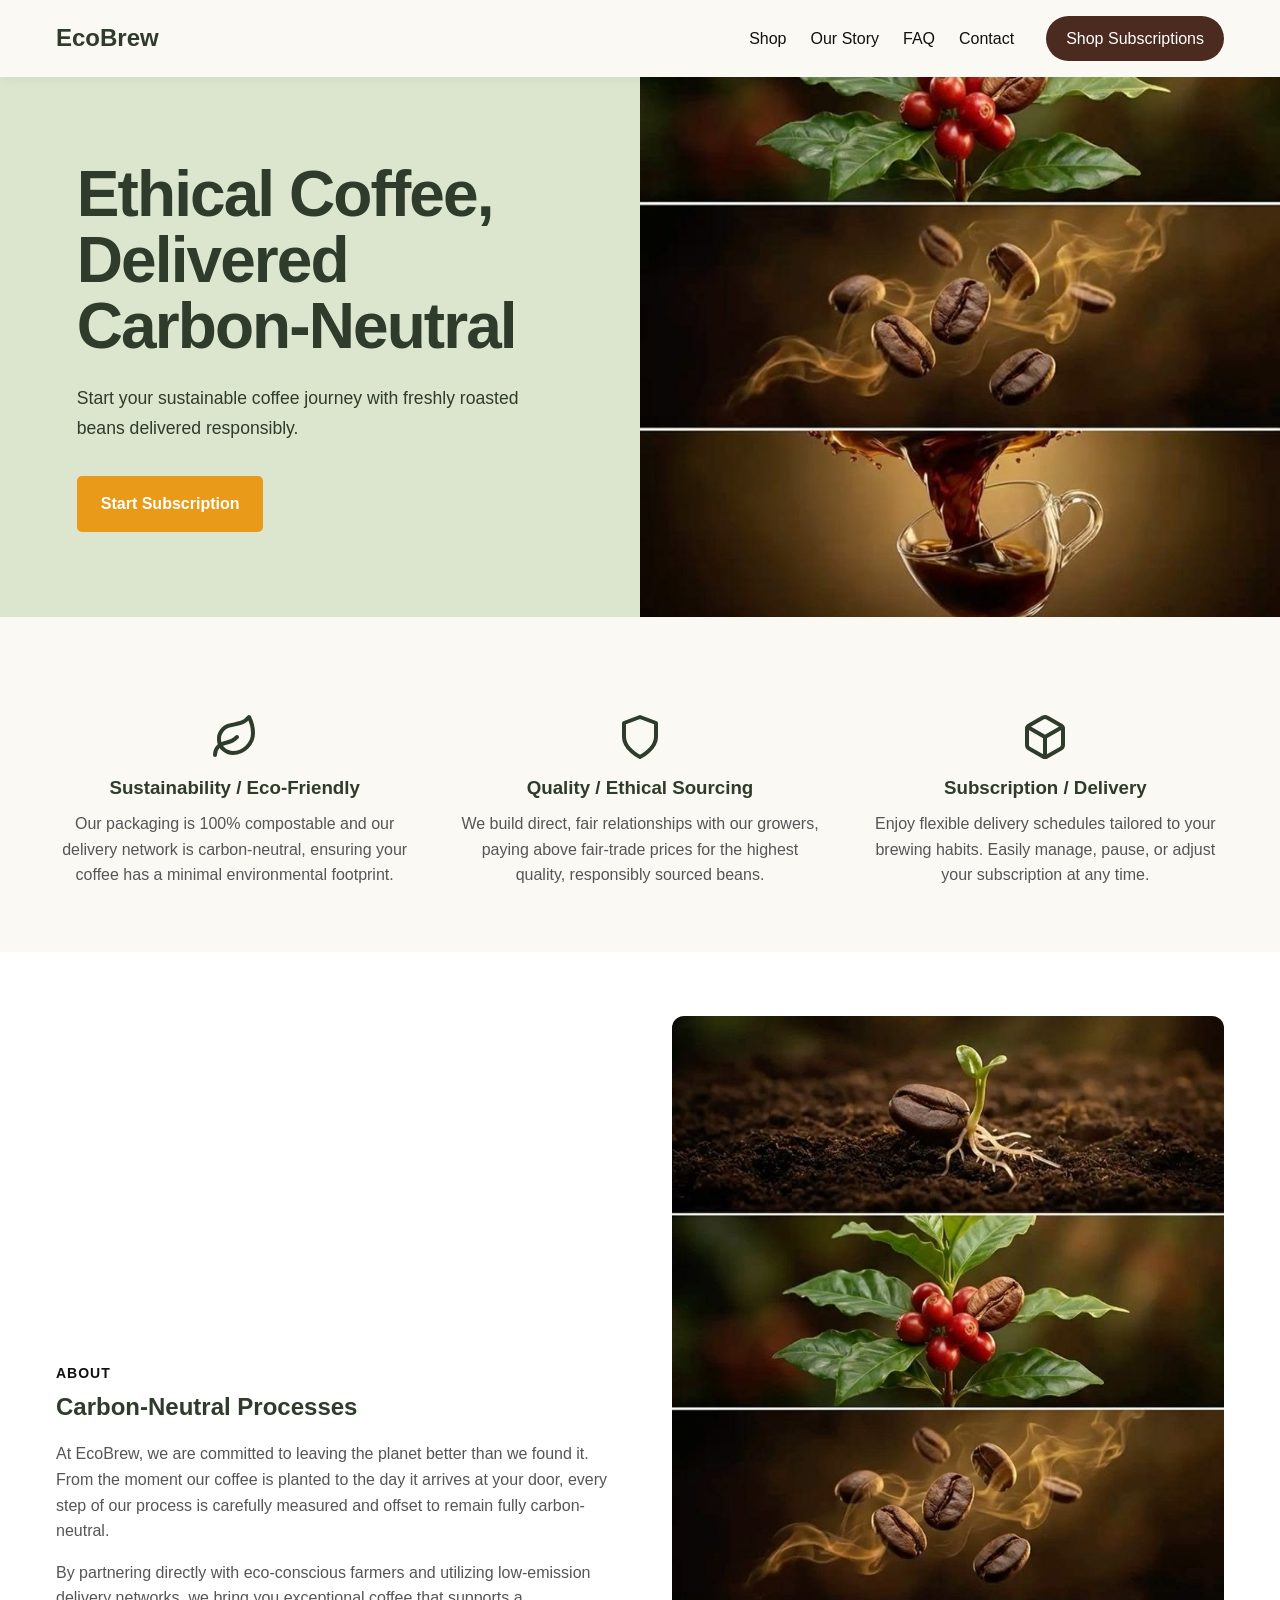
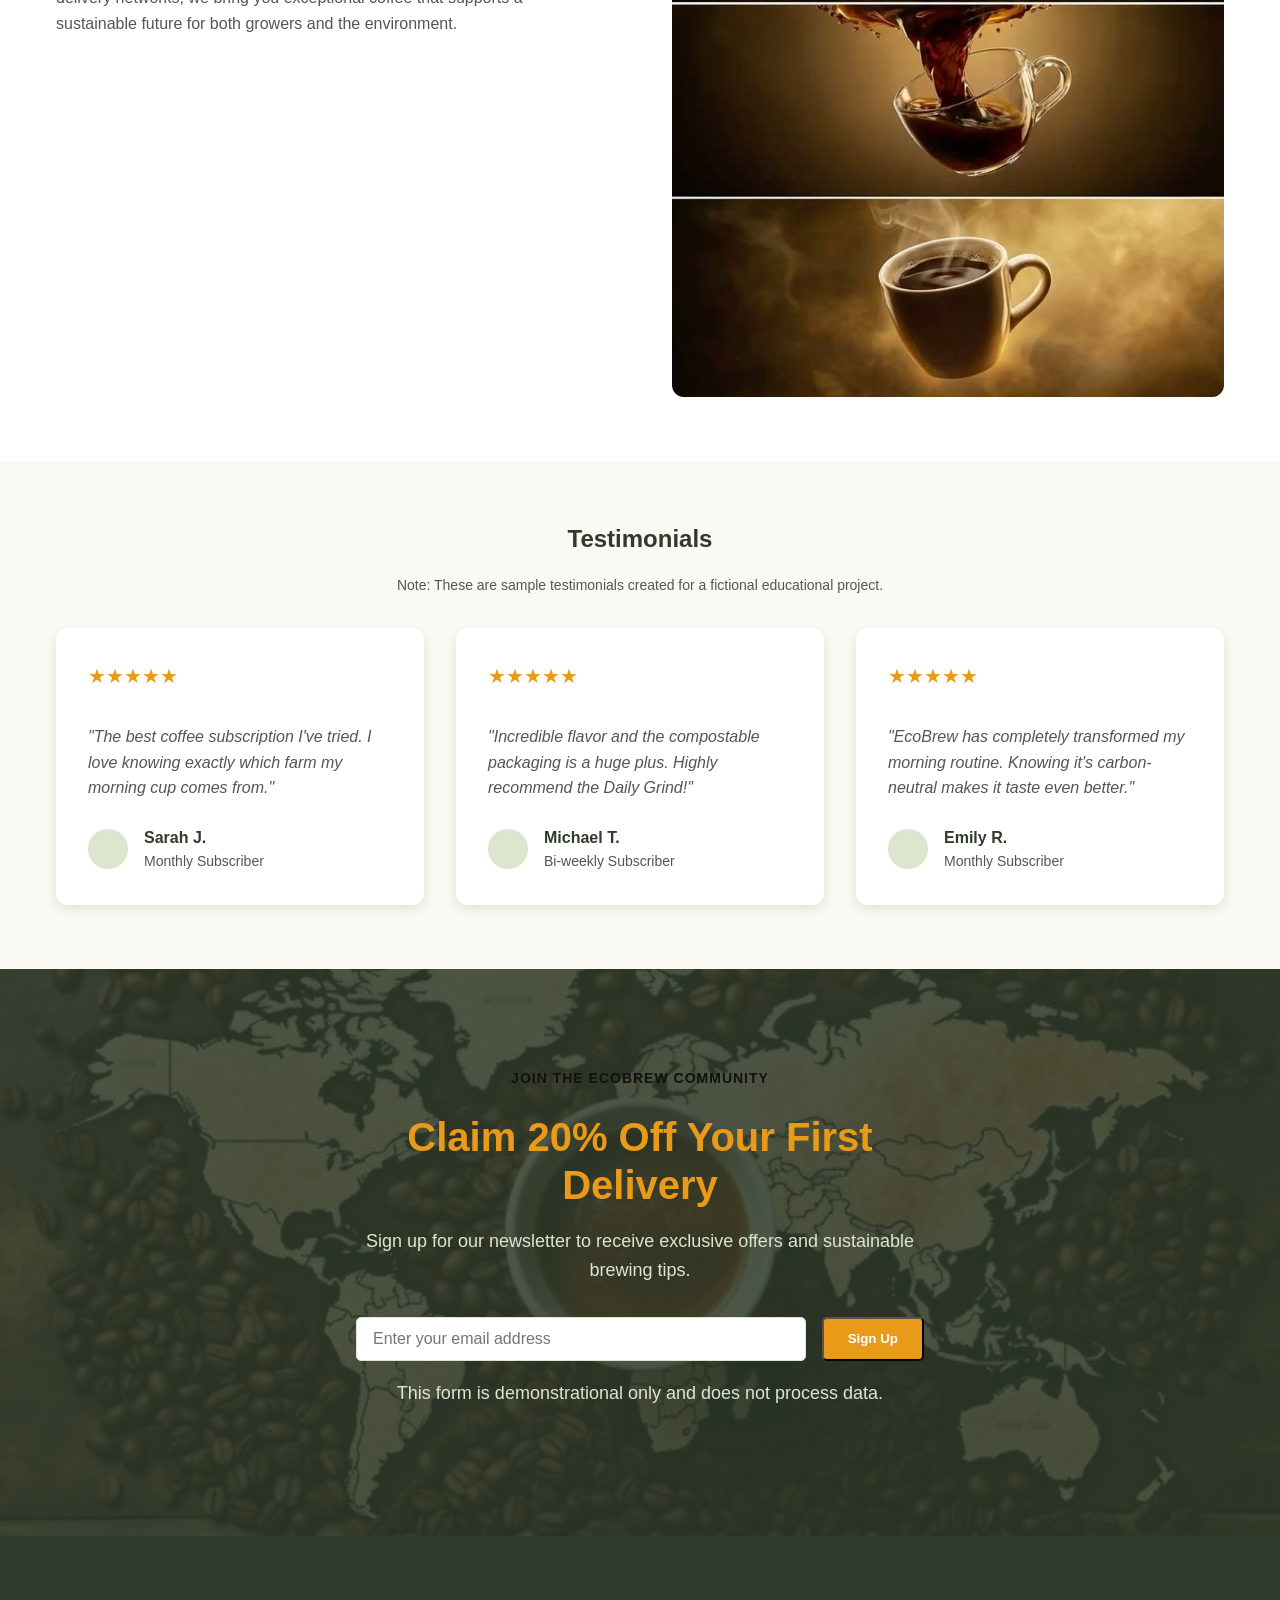
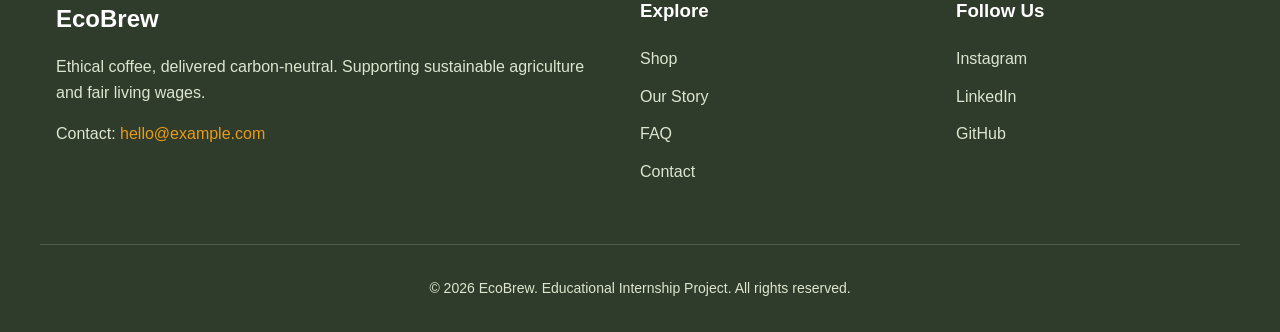
==== commit 4afd6f64: "fix: constrain hero collage image and align content" ====
--- a/Level-1/RefaisMohamedRimzy_Task1_LandingPage/index.html
+++ b/Level-1/RefaisMohamedRimzy_Task1_LandingPage/index.html
@@ -27,11 +27,16 @@
     <main>
         <section id="home" class="hero">
             <div class="hero-left">
-                <div class="hero-content">
-                    <h1>Ethical Coffee, Delivered Carbon-Neutral</h1>
-                    <p>Start your sustainable coffee journey with freshly roasted beans delivered responsibly.</p>
-                    <a href="#services" class="btn btn-primary">Start Subscription</a>
-                </div>
+                <h1>
+                  Ethical Coffee,<br>
+                  Delivered<br>
+                  Carbon-Neutral
+                </h1>
+                <p>
+                  Start your sustainable coffee journey with freshly roasted
+                  beans delivered responsibly.
+                </p>
+                <a class="btn btn-primary hero-cta" href="#services">Start Subscription</a>
             </div>
             <div class="hero-right">
                 <img class="hero-image" src="assets/images/coffee_bean.jpg" alt="Rich, freshly roasted coffee beans representing our sustainable coffee journey">
--- a/Level-1/RefaisMohamedRimzy_Task1_LandingPage/css/style.css
+++ b/Level-1/RefaisMohamedRimzy_Task1_LandingPage/css/style.css
@@ -158,49 +158,88 @@
 .hero {
     display: grid;
     grid-template-columns: 1fr;
-}
-
-@media (min-width: 768px) {
+    width: 100%;
+    height: auto;
+    min-height: 0;
+    overflow: hidden;
+}
+
+@media (min-width: 769px) {
     .hero {
-        grid-template-columns: 1fr 1fr;
+        grid-template-columns: minmax(0, 1fr) minmax(0, 1fr);
+        height: 540px;
+        min-height: 540px;
     }
 }
 
 .hero-left {
+    display: flex;
+    flex-direction: column;
+    justify-content: center;
+    align-items: flex-start;
+    min-width: 0;
+    padding: 3.5rem 1.5rem;
     background-color: var(--color-sage);
-    display: flex;
+}
+
+@media (min-width: 769px) {
+    .hero-left {
+        padding: clamp(3rem, 6vw, 6rem);
+    }
+}
+
+.hero-left h1 {
+    max-width: 580px;
+    margin: 0;
+    font-size: clamp(2.4rem, 11vw, 3.5rem);
+    line-height: 1.03;
+    letter-spacing: -0.03em;
+    word-wrap: break-word; /* Prevent overflow */
+}
+
+@media (min-width: 769px) {
+    .hero-left h1 {
+        font-size: clamp(3rem, 5vw, 4.5rem);
+    }
+}
+
+.hero-left p {
+    max-width: 500px;
+    margin: 1.5rem 0 0;
+    font-size: 1.1rem;
+    line-height: 1.7;
+    color: var(--color-dark-forest);
+}
+
+.hero-cta {
+    display: inline-flex;
     align-items: center;
     justify-content: center;
-    padding: 4rem 2rem;
-}
-
-.hero-content {
-    max-width: 500px;
-}
-
-.hero-content h1 {
-    font-size: clamp(2rem, 5vw, 4rem);
-    margin-bottom: 1rem;
-    word-wrap: break-word; /* Prevent overflow */
-}
-
-.hero-content p {
-    font-size: 1.125rem;
-    margin-bottom: 2rem;
-    color: var(--color-dark-forest);
+    margin-top: 2rem;
+    padding: 0.95rem 1.5rem;
 }
 
 .hero-right {
-    display: flex;
-    width: 100%;
+    width: 100%;
+    height: 300px;
+    min-width: 0;
+    overflow: hidden;
+    background-color: var(--color-coffee-brown);
+}
+
+@media (min-width: 769px) {
+    .hero-right {
+        height: 540px;
+    }
 }
 
 .hero-image {
+    display: block;
     width: 100%;
     height: 100%;
-    min-height: 400px;
+    max-width: none;
     object-fit: cover;
-    background-color: var(--color-sage); /* Fallback */
+    object-position: center 55%;
 }
 
 /* ==========================================================================
